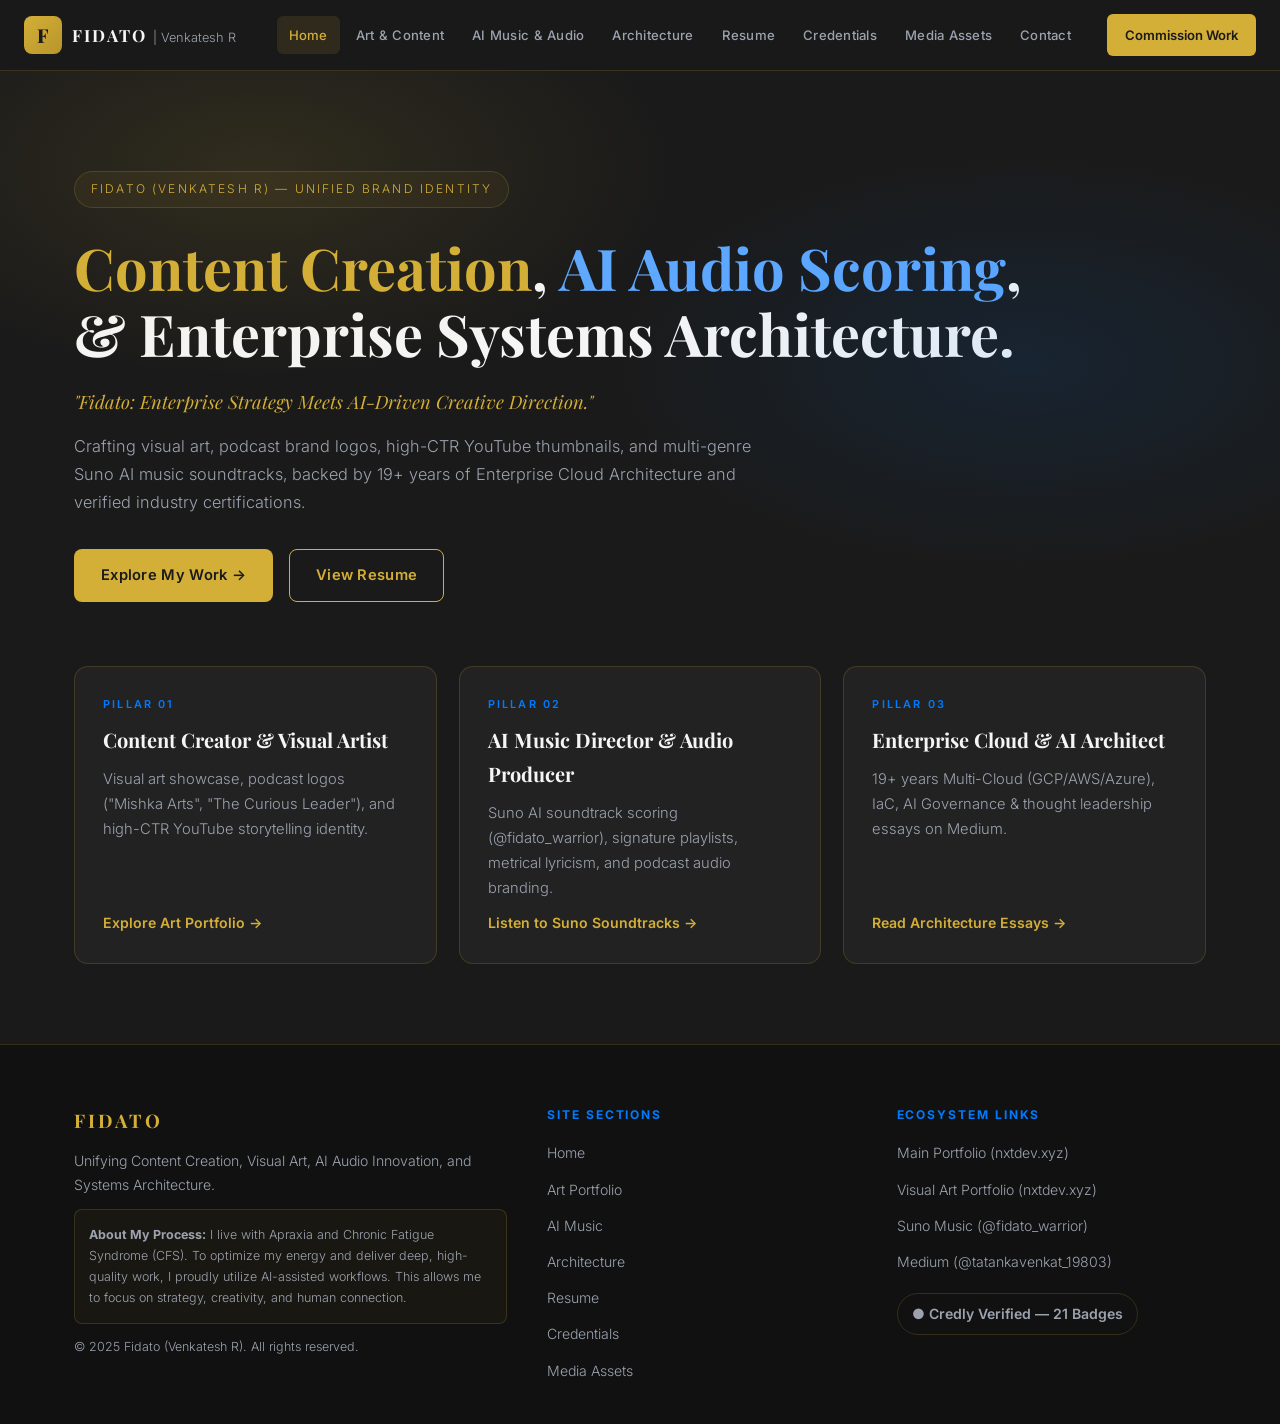
==== index.html @ ec9a5d47 "new" ====
<!DOCTYPE html>
<html lang="en">
<head>
  <meta charset="UTF-8">
  <meta name="viewport" content="width=device-width, initial-scale=1.0">

  <!-- Primary Meta Tags -->
  <title>Fidato (Venkatesh R) | Content Creator, Visual Artist & AI Audio Director</title>
  <meta name="title" content="Fidato (Venkatesh R) | Content Creator, Visual Artist & AI Audio Director">
  <meta name="description" content="Portfolio of Venkatesh R (Fidato): Content Creation, AI Music Scoring, Visual Art, Enterprise Cloud Architecture, and Verified Credly Credentials.">
  <meta name="keywords" content="Fidato, Venkatesh R, Content Creator, Visual Artist, AI Audio Director, Suno AI Music, Enterprise Cloud Architect, Credly Verified">
  <meta name="author" content="Venkatesh R (Fidato)">
  <meta name="robots" content="index, follow">
  <!-- TODO: replace with final deployed domain -->
  <link rel="canonical" href="https://[domain]/">

  <!-- Google Search Console verification — REPLACE TOKEN BEFORE LAUNCH -->
  <meta name="google-site-verification" content="XXXXXXXXXXXXXXXXXXXX" />

  <!-- Google Analytics 4 — REPLACE MEASUREMENT ID BEFORE LAUNCH -->
  <!-- Google tag (gtag.js) -->
  <script async src="https://www.googletagmanager.com/gtag/js?id=G-XXXXXXXXXX"></script>
  <script>
    window.dataLayer = window.dataLayer || [];
    function gtag(){dataLayer.push(arguments);}
    gtag('js', new Date());
    gtag('config', 'G-XXXXXXXXXX');
  </script>

  <!-- Open Graph / Facebook -->
  <meta property="og:type" content="website">
  <meta property="og:url" content="https://[domain]/">
  <meta property="og:title" content="Fidato (Venkatesh R) | Content Creator, Visual Artist & AI Audio Director">
  <meta property="og:description" content="Enterprise Strategy Meets AI-Driven Creative Direction. Content Creation, AI Music Scoring, Visual Art & Enterprise Cloud Architecture.">
  <meta property="og:image" content="assets/01_mishka_art.jpg">
  <meta property="og:site_name" content="Fidato Unified Brand">

  <!-- Twitter -->
  <meta property="twitter:card" content="summary_large_image">
  <meta property="twitter:title" content="Fidato (Venkatesh R) | Content Creator & AI Audio Director">
  <meta property="twitter:description" content="Visual Art, AI Music Direction, Podcast Branding & Enterprise Cloud Strategy — one unified brand.">
  <meta property="twitter:image" content="assets/01_mishka_art.jpg">

  <!-- Schema.org JSON-LD -->
  <script type="application/ld+json">
  {
    "@context": "https://schema.org",
    "@type": "Person",
    "name": "Venkatesh R",
    "alternateName": "Fidato",
    "url": "https://[domain]/",
    "image": "assets/01_mishka_art.jpg",
    "jobTitle": "Creative Director, AI Music Producer & Enterprise AI Architect",
    "sameAs": [
      "https://suno.com/@fidato_warrior",
      "https://medium.com/@tatankavenkat_19803",
      "https://medium.com/@immortalassuran",
      "https://www.credly.com/users/venkatesh-r.e58d00b8/badges/credly",
      "https://www.linkedin.com/in/venkatesh-r01/",
      "https://x.com/vramanu",
      "https://www.instagram.com/immortalasuran/"
    ],
    "knowsAbout": [
      "Visual Art & Graphic Design",
      "Podcast Brand Identity",
      "AI Music Production & Suno Scoring",
      "Enterprise Cloud Architecture",
      "AI Governance & System Integration"
    ]
  }
  </script>

  <link rel="icon" type="image/svg+xml" href="assets/favicon.svg">
  <link rel="preconnect" href="https://fonts.googleapis.com">
  <link rel="preconnect" href="https://fonts.gstatic.com" crossorigin>
  <link href="https://fonts.googleapis.com/css2?family=Playfair+Display:wght@500;600;700;800&family=Inter:wght@300;400;500;600;700&display=swap" rel="stylesheet">
  <link rel="stylesheet" href="style.css">
</head>
<body>

<header class="navbar" id="navbar">
    <div class="nav-container">
      <a href="index.html" class="brand-logo" title="Fidato — Home">
        <span class="logo-mark">F</span>
        <span class="logo-text">FIDATO <span class="sub-brand">| Venkatesh R</span></span>
      </a>
      <nav class="nav-links" aria-label="Main Navigation">
        <a href="index.html" class="nav-link active">Home</a>
        <a href="art.html" class="nav-link">Art &amp; Content</a>
        <a href="music.html" class="nav-link">AI Music &amp; Audio</a>
        <a href="architecture.html" class="nav-link">Architecture</a>
        <a href="resume.html" class="nav-link">Resume</a>
        <a href="credentials.html" class="nav-link">Credentials</a>
        <a href="media.html" class="nav-link">Media Assets</a>
        <a href="contact.html" class="nav-link">Contact</a>
      </nav>
      <a href="contact.html" class="cta-nav-btn">Commission Work</a>
    </div>
  </header>

<main>
<!-- ============ 1. HERO ============ -->
    <section id="home" class="hero">
      <div class="hero-bg-glow" aria-hidden="true"></div>
      <div class="container">
        <div class="hero-badge">Fidato (Venkatesh R) — Unified Brand Identity</div>
        <h1 class="hero-headline">
          <span class="accent-gold">Content Creation</span>, <span class="accent-blue">AI Audio Scoring</span>,<br>
          &amp; <span class="accent-white">Enterprise Systems Architecture</span>.
        </h1>
        <p class="hero-tagline">"Fidato: Enterprise Strategy Meets AI-Driven Creative Direction."</p>
        <p class="hero-desc">
          Crafting visual art, podcast brand logos, high-CTR YouTube thumbnails, and multi-genre Suno AI music
          soundtracks, backed by 19+ years of Enterprise Cloud Architecture and verified industry certifications.
        </p>
        <div class="hero-ctas">
          <a href="art.html" class="btn btn-gold">Explore My Work &rarr;</a>
          <a href="resume.html" class="btn btn-ghost">View Resume</a>
        </div>

        <div class="pillar-grid">
          <a href="art.html" class="pillar-card">
            <div class="pillar-tag">PILLAR 01</div>
            <h3>Content Creator &amp; Visual Artist</h3>
            <p>Visual art showcase, podcast logos ("Mishka Arts", "The Curious Leader"), and high-CTR YouTube storytelling identity.</p>
            <span class="pillar-link">Explore Art Portfolio &rarr;</span>
          </a>
          <a href="music.html" class="pillar-card">
            <div class="pillar-tag">PILLAR 02</div>
            <h3>AI Music Director &amp; Audio Producer</h3>
            <p>Suno AI soundtrack scoring (@fidato_warrior), signature playlists, metrical lyricism, and podcast audio branding.</p>
            <span class="pillar-link">Listen to Suno Soundtracks &rarr;</span>
          </a>
          <a href="architecture.html" class="pillar-card">
            <div class="pillar-tag">PILLAR 03</div>
            <h3>Enterprise Cloud &amp; AI Architect</h3>
            <p>19+ years Multi-Cloud (GCP/AWS/Azure), IaC, AI Governance &amp; thought leadership essays on Medium.</p>
            <span class="pillar-link">Read Architecture Essays &rarr;</span>
          </a>
        </div>
      </div>
    </section>

    
</main>

<footer class="footer">
    <div class="container footer-content">
      <div class="footer-brand">
        <h3>FIDATO</h3>
        <p>Unifying Content Creation, Visual Art, AI Audio Innovation, and Systems Architecture.</p>
        <p class="disclosure"><strong>About My Process:</strong> I live with Apraxia and Chronic Fatigue Syndrome (CFS). To optimize my energy and deliver deep, high-quality work, I proudly utilize AI-assisted workflows. This allows me to focus on strategy, creativity, and human connection.</p>
        <p class="copyright">&copy; 2025 Fidato (Venkatesh R). All rights reserved.</p>
      </div>
      <div class="footer-links">
        <h4>Site Sections</h4>
        <ul>
          <li><a href="index.html">Home</a></li>
          <li><a href="art.html">Art Portfolio</a></li>
          <li><a href="music.html">AI Music</a></li>
          <li><a href="architecture.html">Architecture</a></li>
          <li><a href="resume.html">Resume</a></li>
          <li><a href="credentials.html">Credentials</a></li>
          <li><a href="media.html">Media Assets</a></li>
        </ul>
      </div>
      <div class="footer-links">
        <h4>Ecosystem Links</h4>
        <ul>
          <li><a href="https://fidatosportfolio.nxtdev.xyz/" target="_blank" rel="noopener">Main Portfolio (nxtdev.xyz)</a></li>
          <li><a href="https://fidatosartportfolio.nxtdev.xyz/" target="_blank" rel="noopener">Visual Art Portfolio (nxtdev.xyz)</a></li>
          <li><a href="https://suno.com/@fidato_warrior" target="_blank" rel="noopener">Suno Music (@fidato_warrior)</a></li>
          <li><a href="https://medium.com/@tatankavenkat_19803" target="_blank" rel="noopener">Medium (@tatankavenkat_19803)</a></li>
        </ul>
        <a href="https://www.credly.com/users/venkatesh-r.e58d00b8/badges/credly" target="_blank" rel="noopener" class="credly-badge-footer" title="Credly Verified">
          &#9679; Credly Verified — 21 Badges
        </a>
      </div>
    </div>
  </footer>

  

<script src="app.js"></script>
</body>
</html>
---- style.css ----
/* ============ FIDATO UNIFIED BRAND — DARK SLATE / GOLD / ELECTRIC BLUE ============ */
:root {
  --bg: #1A1A1A;
  --bg-alt: #161616;
  --bg-card: #222222;
  --gold: #D4AF37;
  --blue: #007BFF;
  --white: #F5F5F5;
  --muted: #9CA3AF;
  --border: rgba(212, 175, 55, 0.18);
  --serif: 'Playfair Display', Georgia, serif;
  --sans: 'Inter', -apple-system, BlinkMacSystemFont, sans-serif;
}

* { margin: 0; padding: 0; box-sizing: border-box; }

html { scroll-behavior: smooth; scroll-padding-top: 90px; }

body {
  font-family: var(--sans);
  background: var(--bg);
  color: var(--white);
  line-height: 1.7;
  font-weight: 300;
  -webkit-font-smoothing: antialiased;
}

img { max-width: 100%; display: block; }
a { color: var(--gold); text-decoration: none; }
a:hover { text-decoration: underline; }
code { font-family: 'JetBrains Mono', monospace; color: var(--gold); }

.container { max-width: 1180px; margin: 0 auto; padding: 0 24px; }

/* ============ NAVBAR ============ */
.navbar {
  position: sticky; top: 0; z-index: 100;
  background: rgba(26, 26, 26, 0.92);
  backdrop-filter: blur(12px);
  border-bottom: 1px solid var(--border);
}
.nav-container {
  max-width: 1380px; margin: 0 auto; padding: 14px 24px;
  display: flex; align-items: center; gap: 24px; flex-wrap: wrap;
}
.brand-logo { display: flex; align-items: center; gap: 10px; }
.brand-logo:hover { text-decoration: none; }
.logo-mark {
  width: 38px; height: 38px; display: grid; place-items: center;
  background: linear-gradient(135deg, var(--gold), #b8952c);
  color: #1A1A1A; font-weight: 800; font-size: 1.2rem;
  font-family: var(--serif); border-radius: 8px;
}
.logo-text { font-family: var(--serif); font-weight: 700; letter-spacing: 0.12em; color: var(--white); font-size: 1.05rem; }
.sub-brand { font-family: var(--sans); font-weight: 300; color: var(--muted); letter-spacing: 0; font-size: 0.8rem; }
.nav-links { display: flex; gap: 4px; flex-wrap: wrap; margin-left: auto; }
.nav-link {
  color: var(--muted); font-size: 0.82rem; font-weight: 500;
  padding: 8px 12px; border-radius: 6px; letter-spacing: 0.02em;
}
.nav-link:hover { color: var(--gold); background: rgba(212,175,55,0.08); text-decoration: none; }
.cta-nav-btn {
  background: var(--gold); color: #1A1A1A; font-weight: 600; font-size: 0.82rem;
  padding: 10px 18px; border-radius: 6px; white-space: nowrap;
}
.cta-nav-btn:hover { background: #e3c258; text-decoration: none; }

/* ============ BUTTONS ============ */
.btn {
  display: inline-block; padding: 13px 26px; border-radius: 8px;
  font-weight: 600; font-size: 0.92rem; letter-spacing: 0.02em;
  transition: transform 0.2s ease, box-shadow 0.2s ease; border: 1px solid transparent;
}
.btn:hover { text-decoration: none; transform: translateY(-2px); }
.btn-gold { background: var(--gold); color: #1A1A1A; }
.btn-gold:hover { box-shadow: 0 8px 24px rgba(212,175,55,0.35); }
.btn-blue { background: var(--blue); color: #fff; }
.btn-blue:hover { box-shadow: 0 8px 24px rgba(0,123,255,0.35); }
.btn-ghost { border-color: var(--gold); color: var(--gold); background: transparent; }
.btn-ghost:hover { background: rgba(212,175,55,0.1); }
.btn-sm { padding: 9px 16px; font-size: 0.82rem; }
.btn-lg { padding: 16px 34px; font-size: 1rem; }
.btn-full { width: 100%; }

/* ============ HERO ============ */
.hero { position: relative; padding: 100px 0 80px; overflow: hidden; }
.hero-bg-glow {
  position: absolute; inset: 0; pointer-events: none;
  background:
    radial-gradient(600px 300px at 20% 10%, rgba(212,175,55,0.12), transparent 70%),
    radial-gradient(600px 300px at 80% 30%, rgba(0,123,255,0.10), transparent 70%);
}
.hero-badge {
  display: inline-block; font-size: 0.75rem; letter-spacing: 0.18em;
  text-transform: uppercase; color: var(--gold);
  border: 1px solid var(--border); border-radius: 999px;
  padding: 7px 16px; margin-bottom: 26px; background: rgba(212,175,55,0.06);
}
.hero-headline { font-family: var(--serif); font-size: clamp(2.1rem, 5vw, 3.6rem); line-height: 1.15; font-weight: 700; }
.accent-gold { color: var(--gold); }
.accent-blue { color: #5EA8FF; }
.accent-white { color: var(--white); }
.hero-tagline { margin-top: 20px; font-size: 1.15rem; color: var(--gold); font-style: italic; font-family: var(--serif); }
.hero-desc { margin-top: 16px; max-width: 720px; color: var(--muted); font-size: 1.02rem; }
.hero-ctas { margin-top: 32px; display: flex; gap: 16px; flex-wrap: wrap; }

.pillar-grid { margin-top: 64px; display: grid; grid-template-columns: repeat(3, 1fr); gap: 22px; }
.pillar-card {
  background: var(--bg-card); border: 1px solid var(--border); border-radius: 14px;
  padding: 28px; color: var(--white); transition: transform 0.25s ease, border-color 0.25s ease, box-shadow 0.25s ease;
  display: flex; flex-direction: column; gap: 10px;
}
.pillar-card:hover { transform: translateY(-5px); border-color: var(--gold); box-shadow: 0 14px 40px rgba(0,0,0,0.5); text-decoration: none; }
.pillar-tag { font-size: 0.68rem; letter-spacing: 0.2em; color: var(--blue); text-transform: uppercase; font-weight: 600; }
.pillar-card h3 { font-family: var(--serif); font-size: 1.25rem; }
.pillar-card p { color: var(--muted); font-size: 0.92rem; flex: 1; }
.pillar-link { color: var(--gold); font-weight: 600; font-size: 0.88rem; }

/* ============ SECTIONS ============ */
.section { padding: 90px 0; }
.section-alt { background: var(--bg-alt); }
.section-header { text-align: center; max-width: 760px; margin: 0 auto 56px; }
.badge-label {
  display: inline-block; font-size: 0.72rem; letter-spacing: 0.18em; text-transform: uppercase;
  font-weight: 600; padding: 6px 14px; border-radius: 999px; margin-bottom: 18px;
}
.label-gold { color: var(--gold); border: 1px solid var(--border); background: rgba(212,175,55,0.07); }
.label-blue { color: #5EA8FF; border: 1px solid rgba(0,123,255,0.35); background: rgba(0,123,255,0.07); }
.section-header h2 { font-family: var(--serif); font-size: clamp(1.7rem, 3.4vw, 2.4rem); }
.section-header p { color: var(--muted); margin-top: 12px; }
.sub-heading-title { font-family: var(--serif); font-size: 1.4rem; margin: 56px 0 22px; }

/* ============ GALLERY ============ */
.portfolio-gallery { display: grid; grid-template-columns: repeat(2, 1fr); gap: 24px; }
.gallery-card {
  position: relative; background: var(--bg-card); border: 1px solid var(--border);
  border-radius: 14px; overflow: hidden; transition: transform 0.25s ease, box-shadow 0.25s ease;
}
.gallery-card:hover { transform: translateY(-5px); box-shadow: 0 14px 40px rgba(0,0,0,0.5); }
.gallery-card img { width: 100%; aspect-ratio: 4/3; object-fit: cover; }
.badge-overlay {
  position: absolute; top: 14px; left: 14px; z-index: 2;
  background: rgba(26,26,26,0.85); color: var(--gold);
  font-size: 0.66rem; letter-spacing: 0.16em; padding: 5px 12px; border-radius: 4px;
  border: 1px solid var(--border);
}
.card-body { padding: 24px; }
.card-category { font-size: 0.72rem; letter-spacing: 0.14em; text-transform: uppercase; color: var(--blue); font-weight: 600; }
.card-body h4 { font-family: var(--serif); margin: 8px 0 10px; font-size: 1.2rem; }
.card-body p { color: var(--muted); font-size: 0.92rem; }
.placeholder-status { margin-top: 14px; color: #34D399; font-size: 0.82rem; font-weight: 500; }
.full-span { grid-column: 1 / -1; }
.section-sub-title { padding: 26px 24px 6px; }
.section-sub-title h3 { font-family: var(--serif); font-size: 1.3rem; }
.section-sub-title p { color: var(--muted); font-size: 0.92rem; }
.thumbnail-showcase-grid { display: grid; grid-template-columns: repeat(2, 1fr); gap: 20px; padding: 18px 24px; }
.thumb-card { background: rgba(0,0,0,0.25); border-radius: 10px; overflow: hidden; border: 1px solid rgba(255,255,255,0.06); }
.thumb-card img { aspect-ratio: 16/9; object-fit: cover; }
.thumb-caption { padding: 18px; }
.lang-tag { font-size: 0.66rem; letter-spacing: 0.16em; color: var(--gold); font-weight: 600; }
.thumb-caption h5 { font-family: var(--serif); margin: 6px 0 8px; font-size: 1.02rem; }
.thumb-caption p { color: var(--muted); font-size: 0.86rem; }
.card-footer-cta { padding: 0 24px 24px; display: flex; gap: 14px; flex-wrap: wrap; align-items: center; }

.note-box {
  font-size: 0.8rem; color: #FBBF24; background: rgba(251,191,36,0.07);
  border: 1px dashed rgba(251,191,36,0.4); border-radius: 8px; padding: 12px 16px;
}
.note-box-inline { font-size: 0.72rem; color: #FBBF24; opacity: 0.85; }

/* ============ CONTENT GRIDS ============ */
.content-grid-2 { display: grid; grid-template-columns: 1.1fr 1fr; gap: 40px; align-items: start; }
.feature-img { border-radius: 12px; border: 1px solid var(--border); }
.img-caption { text-align: center; color: var(--muted); font-size: 0.82rem; margin-top: 10px; }
.info-block h3 { font-family: var(--serif); font-size: 1.3rem; margin-bottom: 18px; }
.spec-list { list-style: none; display: grid; gap: 14px; }
.spec-list li { padding-left: 20px; position: relative; color: var(--muted); font-size: 0.94rem; }
.spec-list li::before { content: "◆"; position: absolute; left: 0; top: 2px; color: var(--gold); font-size: 0.65rem; }
.spec-list strong { color: var(--white); font-weight: 600; }
.cta-box {
  margin-top: 28px; background: var(--bg-card); border: 1px solid var(--border);
  border-radius: 12px; padding: 24px;
}
.cta-box h4 { font-family: var(--serif); margin-bottom: 8px; }
.cta-box p { color: var(--muted); font-size: 0.9rem; margin-bottom: 14px; }

/* ============ AUDIO PLAYER MOCK ============ */
.audio-player-mock {
  margin-top: 20px; background: #111; border: 1px solid var(--border);
  border-radius: 12px; padding: 20px;
}
.player-header { display: flex; justify-content: space-between; gap: 10px; flex-wrap: wrap; margin-bottom: 16px; }
.now-playing { font-size: 0.68rem; letter-spacing: 0.16em; color: var(--blue); font-weight: 600; }
.track-title { font-family: var(--serif); color: var(--gold); font-size: 0.92rem; }
.waveform-bar { display: flex; align-items: center; gap: 5px; height: 44px; }
.bar { flex: 1; background: linear-gradient(180deg, var(--gold), rgba(212,175,55,0.25)); border-radius: 3px; height: 30%; }
.bar:nth-child(2) { height: 65%; } .bar:nth-child(3) { height: 100%; } .bar:nth-child(4) { height: 55%; } .bar:nth-child(5) { height: 80%; }
.waveform-bar.playing .bar { animation: pulseWave 0.6s infinite alternate; }
@keyframes pulseWave { from { transform: scaleY(0.4); } to { transform: scaleY(1); } }
.player-controls { display: flex; justify-content: space-between; align-items: center; gap: 12px; margin-top: 16px; flex-wrap: wrap; }
.play-btn {
  background: transparent; border: 1px solid var(--blue); color: #5EA8FF;
  padding: 9px 16px; border-radius: 6px; font-size: 0.82rem; cursor: pointer; font-weight: 500;
}
.play-btn:hover { background: rgba(0,123,255,0.12); }
.suno-link { font-size: 0.85rem; font-weight: 600; }

.playlist-cards-grid { margin-top: 56px; display: grid; grid-template-columns: repeat(2, 1fr); gap: 22px; }
.playlist-card {
  display: flex; gap: 20px; align-items: flex-start;
  background: var(--bg-card); border: 1px solid var(--border); border-radius: 14px; padding: 26px;
  transition: transform 0.25s ease, border-color 0.25s ease;
}
.playlist-card:hover { transform: translateY(-4px); border-color: var(--blue); }
.playlist-icon {
  font-size: 1.6rem; color: var(--gold); width: 56px; height: 56px; flex-shrink: 0;
  display: grid; place-items: center; background: rgba(212,175,55,0.08);
  border: 1px solid var(--border); border-radius: 12px;
}
.playlist-info h4 { font-family: var(--serif); margin-bottom: 8px; }
.playlist-info p { color: var(--muted); font-size: 0.9rem; margin-bottom: 14px; }

/* ============ MEDIUM ARTICLES ============ */
.articles-grid { display: grid; grid-template-columns: repeat(2, 1fr); gap: 20px; }
.article-card {
  display: block; background: var(--bg-card); border: 1px solid var(--border);
  border-radius: 12px; padding: 24px; color: var(--white);
  transition: transform 0.25s ease, border-color 0.25s ease;
}
.article-card:hover { transform: translateY(-4px); border-color: var(--gold); text-decoration: none; }
.article-tag { font-size: 0.68rem; letter-spacing: 0.14em; text-transform: uppercase; color: var(--blue); font-weight: 600; }
.article-card h4 { font-family: var(--serif); margin: 10px 0; font-size: 1.08rem; }
.article-card p { color: var(--muted); font-size: 0.88rem; }
.read-link { display: inline-block; margin-top: 12px; color: var(--gold); font-weight: 600; font-size: 0.85rem; }

/* ============ RESUME ============ */
.resume-card { background: var(--bg-card); border: 1px solid var(--border); border-radius: 14px; overflow: hidden; }
.resume-header { padding: 36px; border-bottom: 1px solid var(--border); background: rgba(212,175,55,0.04); }
.resume-header h3 { font-family: var(--serif); font-size: 1.6rem; }
.resume-header .subtitle { color: var(--gold); margin-top: 6px; font-weight: 500; }
.resume-header .meta-line { color: var(--muted); font-size: 0.86rem; margin-top: 12px; }
.resume-body { padding: 36px; }
.resume-block { margin-bottom: 30px; }
.resume-block h4 {
  font-size: 0.78rem; letter-spacing: 0.16em; text-transform: uppercase;
  color: var(--blue); font-weight: 600; margin-bottom: 12px;
}
.resume-block p { color: var(--muted); font-size: 0.94rem; }
.cs-item { margin-bottom: 16px; }
.cs-item strong { color: var(--white); font-weight: 600; display: block; margin-bottom: 4px; font-size: 0.92rem; }
.cs-item p { color: var(--muted); font-size: 0.88rem; }
.skills-chips { display: flex; flex-wrap: wrap; gap: 10px; }
.chip {
  font-size: 0.8rem; font-weight: 500; color: var(--gold);
  background: rgba(212,175,55,0.08); border: 1px solid var(--border);
  padding: 7px 14px; border-radius: 999px;
}

/* ============ CREDLY BADGE GRID ============ */
.badge-grid { display: grid; grid-template-columns: repeat(auto-fill, minmax(210px, 1fr)); gap: 18px; }
.badge-card {
  display: flex; flex-direction: column; align-items: center; text-align: center; gap: 10px;
  background: var(--bg-card); border: 1px solid var(--border); border-radius: 12px;
  padding: 22px 16px; color: var(--white);
  transition: transform 0.25s ease, border-color 0.25s ease, box-shadow 0.25s ease;
}
.badge-card:hover { transform: translateY(-4px); border-color: var(--blue); box-shadow: 0 10px 30px rgba(0,123,255,0.18); text-decoration: none; }
.badge-card img { width: 96px; height: 96px; object-fit: contain; }
.badge-card .badge-name { font-size: 0.85rem; font-weight: 600; line-height: 1.4; }
.badge-card .badge-issuer { font-size: 0.72rem; color: var(--muted); }
.badge-card .badge-date { font-size: 0.68rem; color: var(--blue); letter-spacing: 0.06em; }
.credly-cta { text-align: center; margin-top: 40px; }

/* ============ MULTIMEDIA / LISTS / STATS ============ */
.grid-3 { display: grid; grid-template-columns: repeat(3, 1fr); gap: 22px; }
.list-card { background: var(--bg-card); border: 1px solid var(--border); border-radius: 12px; padding: 26px; }
.list-card h3 { font-family: var(--serif); font-size: 1.08rem; margin-bottom: 14px; }
.list-card h3.mt { margin-top: 24px; }
.list-card ul { list-style: none; display: grid; gap: 9px; }
.list-card li { color: var(--muted); font-size: 0.88rem; padding-left: 16px; position: relative; }
.list-card li::before { content: "›"; position: absolute; left: 0; color: var(--gold); }
.list-card p { color: var(--muted); font-size: 0.9rem; }
.philosophy {
  margin-top: 22px; padding: 18px; border-left: 3px solid var(--gold);
  font-family: var(--serif); font-style: italic; color: var(--gold); font-size: 0.92rem;
  background: rgba(212,175,55,0.05); border-radius: 0 8px 8px 0;
}
.stats-grid { margin-top: 56px; display: grid; grid-template-columns: repeat(4, 1fr); gap: 20px; }
.stat-card {
  text-align: center; background: var(--bg-card); border: 1px solid var(--border);
  border-radius: 12px; padding: 28px 18px;
}
.stat-card h3 { font-family: var(--serif); font-size: 1.7rem; color: var(--gold); }
.stat-card p { color: var(--muted); font-size: 0.82rem; margin-top: 8px; }

/* ============ ASSET HUB ============ */
.asset-hub-grid { display: grid; grid-template-columns: 1.2fr 1fr; gap: 24px; }
.checklist-card, .submission-card { background: var(--bg-card); border: 1px solid var(--border); border-radius: 12px; padding: 30px; }
.checklist-card h3, .submission-card h3 { font-family: var(--serif); margin-bottom: 18px; }
.checklist-card h4 { font-size: 0.78rem; letter-spacing: 0.14em; text-transform: uppercase; color: var(--blue); margin: 20px 0 10px; }
.check-item { display: block; color: var(--muted); font-size: 0.88rem; padding: 7px 0; }
.form-group { margin-bottom: 16px; }
.form-group label { display: block; font-size: 0.82rem; font-weight: 500; margin-bottom: 8px; color: var(--white); }
.form-group textarea {
  width: 100%; background: #111; border: 1px solid var(--border); border-radius: 8px;
  color: var(--white); font-family: var(--sans); font-size: 0.9rem; padding: 14px; resize: vertical;
}
.form-group textarea:focus { outline: none; border-color: var(--blue); }
.form-success-msg { margin-top: 14px; color: #34D399; font-size: 0.88rem; min-height: 1.4em; }

/* ============ CONTACT ============ */
.contact-section { padding: 100px 0; text-align: center; background: var(--bg-alt); border-top: 1px solid var(--border); }
.contact-section h2 { font-family: var(--serif); font-size: clamp(1.9rem, 4vw, 2.7rem); }
.contact-section > .container > p { color: var(--muted); max-width: 620px; margin: 16px auto 28px; }
.contact-links { display: flex; justify-content: center; gap: 28px; margin-bottom: 32px; flex-wrap: wrap; }
.contact-links a { font-weight: 600; }

/* ============ FOOTER ============ */
.footer { background: #111; border-top: 1px solid var(--border); padding: 60px 0 40px; }
.footer-content { display: grid; grid-template-columns: 1.4fr 1fr 1fr; gap: 40px; }
.footer-brand h3 { font-family: var(--serif); letter-spacing: 0.16em; color: var(--gold); }
.footer-brand p { color: var(--muted); font-size: 0.88rem; margin-top: 12px; }
.disclosure { font-size: 0.78rem !important; padding: 14px; border: 1px solid var(--border); border-radius: 8px; background: rgba(212,175,55,0.04); }
.copyright { margin-top: 18px; font-size: 0.78rem !important; }
.footer-links h4 { font-size: 0.75rem; letter-spacing: 0.16em; text-transform: uppercase; color: var(--blue); margin-bottom: 14px; }
.footer-links ul { list-style: none; display: grid; gap: 9px; }
.footer-links a { color: var(--muted); font-size: 0.88rem; }
.footer-links a:hover { color: var(--gold); }
.credly-badge-footer {
  display: inline-block; margin-top: 18px; font-size: 0.8rem; font-weight: 600;
  color: var(--gold); border: 1px solid var(--border); padding: 8px 14px; border-radius: 999px;
}
.credly-badge-footer:hover { background: rgba(212,175,55,0.08); }

/* ============ REVEAL ANIMATION ============ */
.reveal { opacity: 0; transform: translateY(24px); transition: opacity 0.6s ease, transform 0.6s ease; }
.reveal.visible { opacity: 1; transform: none; }

/* ============ RESPONSIVE ============ */
@media (max-width: 980px) {
  .pillar-grid, .grid-3, .stats-grid { grid-template-columns: repeat(2, 1fr); }
  .content-grid-2, .asset-hub-grid { grid-template-columns: 1fr; }
  .footer-content { grid-template-columns: 1fr 1fr; }
}
@media (max-width: 680px) {
  .nav-container { justify-content: center; }
  .nav-links { margin-left: 0; justify-content: center; }
  .portfolio-gallery, .articles-grid, .playlist-cards-grid, .thumbnail-showcase-grid,
  .pillar-grid, .grid-3, .stats-grid { grid-template-columns: 1fr; }
  .stats-grid { grid-template-columns: repeat(2, 1fr); }
  .footer-content { grid-template-columns: 1fr; }
  .section { padding: 64px 0; }
  .hero { padding: 64px 0 56px; }
}

.nav-link.active { color: var(--gold); background: rgba(212,175,55,0.12); }
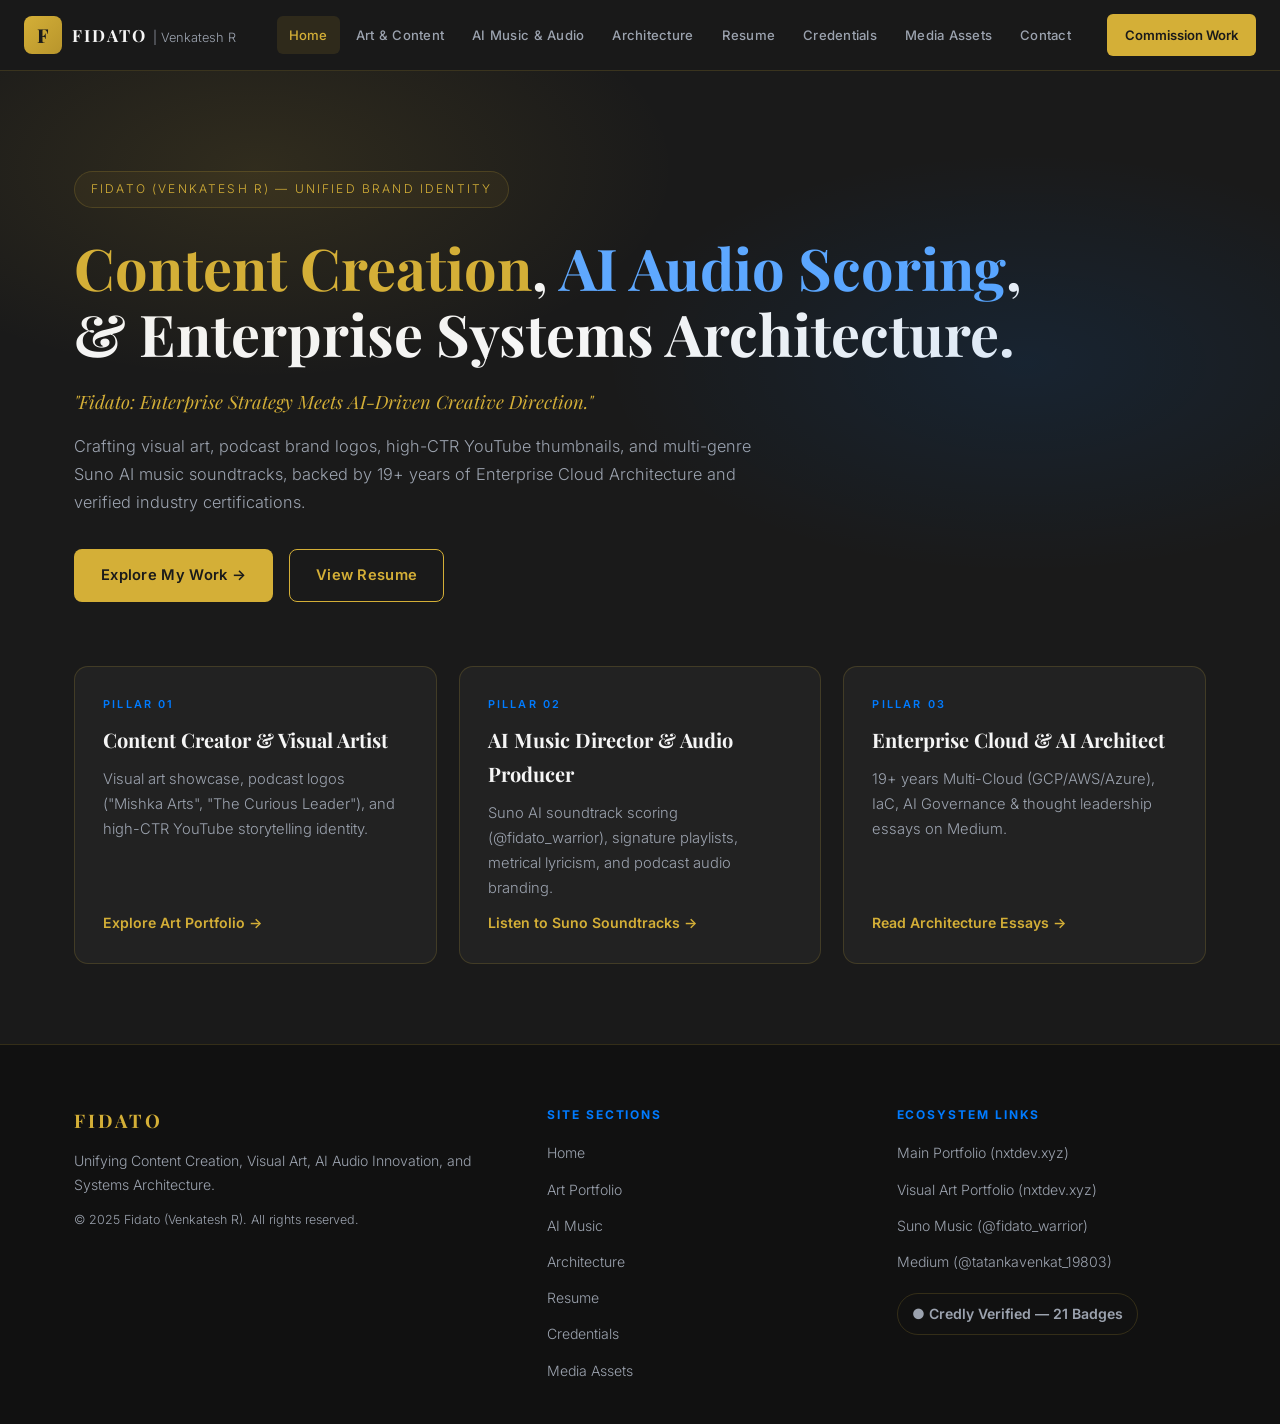
==== commit ecb8ac4f: "Remove About My Process disclosure from footer" ====
--- a/index.html
+++ b/index.html
@@ -12,24 +12,24 @@
   <meta name="author" content="Venkatesh R (Fidato)">
   <meta name="robots" content="index, follow">
   <!-- TODO: replace with final deployed domain -->
-  <link rel="canonical" href="https://[domain]/">
+  <link rel="canonical" href="https://fidatosmainportfolio.netlify.app/">
 
   <!-- Google Search Console verification — REPLACE TOKEN BEFORE LAUNCH -->
   <meta name="google-site-verification" content="XXXXXXXXXXXXXXXXXXXX" />
 
   <!-- Google Analytics 4 — REPLACE MEASUREMENT ID BEFORE LAUNCH -->
   <!-- Google tag (gtag.js) -->
-  <script async src="https://www.googletagmanager.com/gtag/js?id=G-XXXXXXXXXX"></script>
+  <script async src="https://www.googletagmanager.com/gtag/js?id=G-C268KZ102B"></script>
   <script>
     window.dataLayer = window.dataLayer || [];
     function gtag(){dataLayer.push(arguments);}
     gtag('js', new Date());
-    gtag('config', 'G-XXXXXXXXXX');
+    gtag('config', 'G-C268KZ102B');
   </script>
 
   <!-- Open Graph / Facebook -->
   <meta property="og:type" content="website">
-  <meta property="og:url" content="https://[domain]/">
+  <meta property="og:url" content="https://fidatosmainportfolio.netlify.app/">
   <meta property="og:title" content="Fidato (Venkatesh R) | Content Creator, Visual Artist & AI Audio Director">
   <meta property="og:description" content="Enterprise Strategy Meets AI-Driven Creative Direction. Content Creation, AI Music Scoring, Visual Art & Enterprise Cloud Architecture.">
   <meta property="og:image" content="assets/01_mishka_art.jpg">
@@ -48,7 +48,7 @@
     "@type": "Person",
     "name": "Venkatesh R",
     "alternateName": "Fidato",
-    "url": "https://[domain]/",
+    "url": "https://fidatosmainportfolio.netlify.app/",
     "image": "assets/01_mishka_art.jpg",
     "jobTitle": "Creative Director, AI Music Producer & Enterprise AI Architect",
     "sameAs": [
@@ -149,7 +149,6 @@
       <div class="footer-brand">
         <h3>FIDATO</h3>
         <p>Unifying Content Creation, Visual Art, AI Audio Innovation, and Systems Architecture.</p>
-        <p class="disclosure"><strong>About My Process:</strong> I live with Apraxia and Chronic Fatigue Syndrome (CFS). To optimize my energy and deliver deep, high-quality work, I proudly utilize AI-assisted workflows. This allows me to focus on strategy, creativity, and human connection.</p>
         <p class="copyright">&copy; 2025 Fidato (Venkatesh R). All rights reserved.</p>
       </div>
       <div class="footer-links">
--- a/style.css
+++ b/style.css
@@ -354,3 +354,5 @@
 }
 
 .nav-link.active { color: var(--gold); background: rgba(212,175,55,0.12); }
+
+.resume-downloads { display: flex; flex-wrap: wrap; gap: 12px; }
